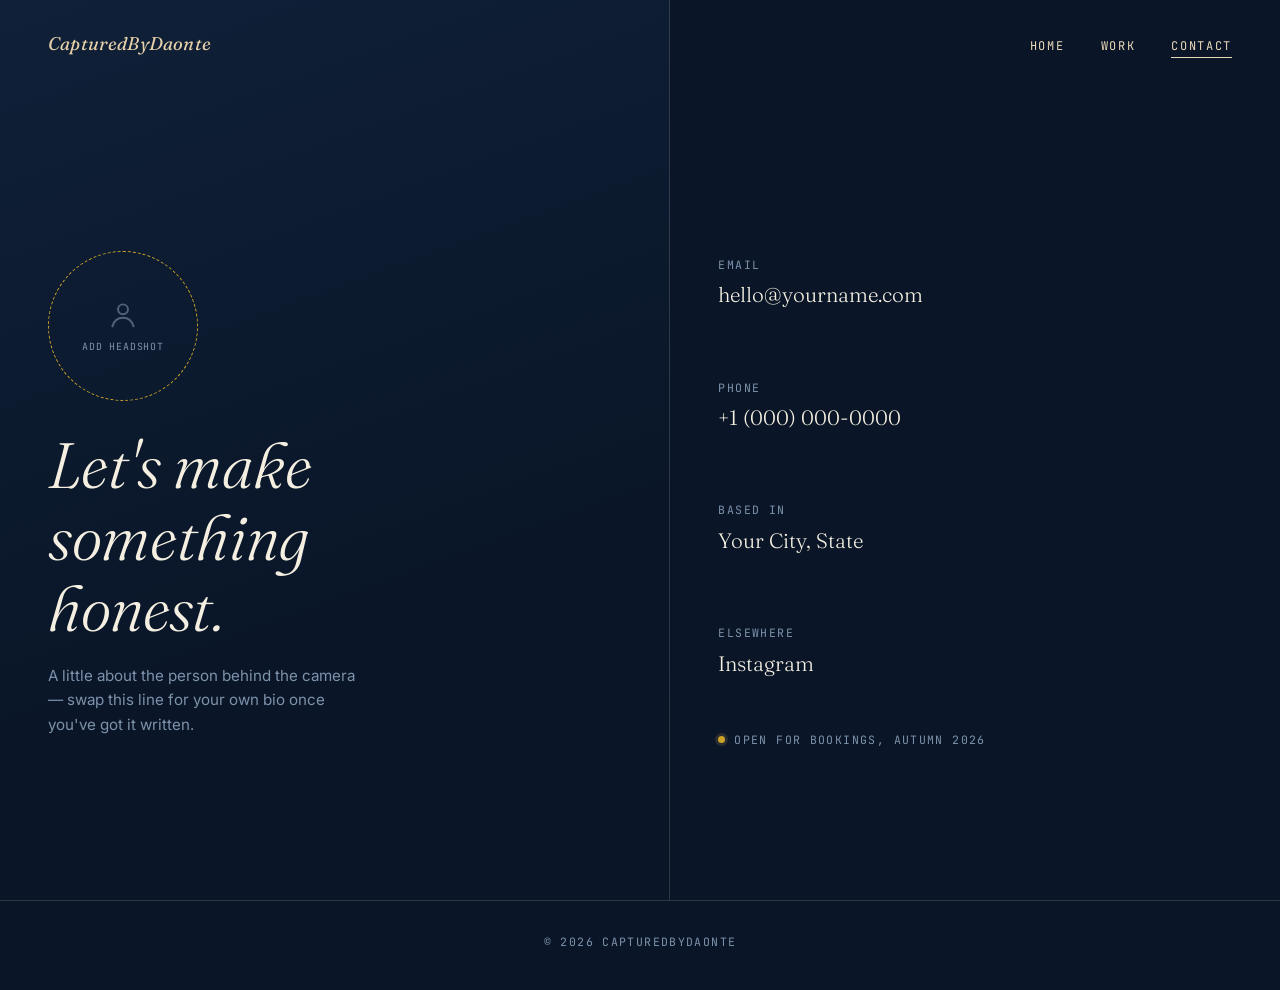
==== contact.html @ 4565bad5 "first commit" ====
<!doctype html>
<html lang="en">
<head>
  <meta charset="UTF-8" />
  <meta name="viewport" content="width=device-width, initial-scale=1.0" />
  <title>Contact — CapturedByDaonte</title>
  <meta name="description" content="Get in touch with CapturedByDaonte for bookings and inquiries." />

  <link rel="preconnect" href="https://fonts.googleapis.com">
  <link href="https://fonts.googleapis.com/css2?family=Fraunces:ital,wght@0,300;0,500;1,300&family=Inter:wght@400;500&family=JetBrains+Mono:wght@400;500&display=swap" rel="stylesheet">
  <link rel="stylesheet" href="style.css" />
</head>
<body>

  <nav class="site-nav">
    <a href="index.html" class="brand">CapturedByDaonte</a>
    <button class="nav-toggle" id="navToggle" aria-expanded="false" aria-controls="navLinks">Menu</button>
    <ul class="nav-links" id="navLinks">
      <li><a href="index.html">Home</a></li>
      <li><a href="work.html">Work</a></li>
      <li><a href="contact.html" aria-current="page">Contact</a></li>
    </ul>
  </nav>

  <main class="contact-split">

    <section class="contact-statement">
      <div class="about-block">
        <div class="headshot-placeholder" aria-label="Placeholder for professional headshot">
          <svg viewBox="0 0 24 24" fill="none" stroke-width="1.4" stroke-linecap="round" stroke-linejoin="round">
            <circle cx="12" cy="8" r="3.5"></circle>
            <path d="M4.5 20c1.2-3.8 4.2-6 7.5-6s6.3 2.2 7.5 6"></path>
          </svg>
          <span>Add Headshot</span>
        </div>
        <h1>Let's make<br />something<br />honest.</h1>
        <p class="about-copy">
          A little about the person behind the camera — swap this line
          for your own bio once you've got it written.
        </p>
      </div>
    </section>

    <section class="contact-details">

      <div class="detail-block">
        <dl>
          <dt class="mono-label">Email</dt>
          <dd><a href="mailto:hello@yourname.com">hello@yourname.com</a></dd>
        </dl>
      </div>

      <div class="detail-block">
        <dl>
          <dt class="mono-label">Phone</dt>
          <dd><a href="tel:+10000000000">+1 (000) 000-0000</a></dd>
        </dl>
      </div>

      <div class="detail-block">
        <dl>
          <dt class="mono-label">Based in</dt>
          <dd>Your City, State</dd>
        </dl>
      </div>

      <div class="detail-block">
        <dl>
          <dt class="mono-label">Elsewhere</dt>
          <dd><a href="https://instagram.com" target="_blank" rel="noopener">Instagram</a></dd>
        </dl>
      </div>

      <span class="availability mono-label">
        <span class="dot"></span> Open for bookings, autumn 2026
      </span>

    </section>

  </main>

  <footer class="site-footer" style="justify-content: center;">
    <span class="mono-label">© 2026 CapturedByDaonte</span>
  </footer>

  <script src="script.js"></script>
</body>
</html>
---- style.css ----
:root {
  --ink: #0a1628;
  --surface: #10233d;
  --bone: #f4efe0;
  --smoke: #7d92ab;
  --brass: #c9a227;
  --line: rgba(244, 239, 224, 0.14);

  --serif: "Fraunces", Georgia, serif;
  --sans: "Inter", -apple-system, BlinkMacSystemFont, sans-serif;
  --mono: "JetBrains Mono", "SFMono-Regular", Menlo, monospace;

  --gutter: clamp(1.25rem, 4vw, 3rem);
  --nav-h: 88px;
}

* { box-sizing: border-box; }

html { scroll-behavior: smooth; }

body {
  margin: 0;
  background: var(--ink);
  color: var(--bone);
  font-family: var(--sans);
  font-size: 16px;
  line-height: 1.5;
  -webkit-font-smoothing: antialiased;
}

img { max-width: 100%; display: block; }

a {
  color: inherit;
  text-decoration: none;
}

@media (prefers-reduced-motion: reduce) {
  html { scroll-behavior: auto; }
  * { animation-duration: 0.01ms !important; transition-duration: 0.01ms !important; }
}

.mono-label {
  font-family: var(--mono);
  font-size: 0.72rem;
  letter-spacing: 0.12em;
  text-transform: uppercase;
  color: var(--smoke);
}

.frame-number {
  font-family: var(--mono);
  font-size: 0.72rem;
  letter-spacing: 0.06em;
  color: var(--brass);
}

.visually-hidden {
  position: absolute;
  width: 1px; height: 1px;
  overflow: hidden;
  clip: rect(0 0 0 0);
}

.site-nav {
  position: fixed;
  top: 0; left: 0; right: 0;
  height: var(--nav-h);
  display: flex;
  align-items: center;
  justify-content: space-between;
  padding: 0 var(--gutter);
  z-index: 100;
  mix-blend-mode: difference;
}

.brand {
  font-family: var(--serif);
  font-style: italic;
  font-size: 1.15rem;
  letter-spacing: 0.01em;
}

.nav-links {
  display: flex;
  gap: 2.25rem;
  list-style: none;
  margin: 0;
  padding: 0;
}

.nav-links a {
  font-family: var(--mono);
  font-size: 0.75rem;
  letter-spacing: 0.14em;
  text-transform: uppercase;
  position: relative;
  padding-bottom: 4px;
}

.nav-links a::after {
  content: "";
  position: absolute;
  left: 0; bottom: 0;
  width: 0;
  height: 1px;
  background: currentColor;
  transition: width 0.3s ease;
}

.nav-links a:hover::after,
.nav-links a[aria-current="page"]::after {
  width: 100%;
}

.nav-toggle {
  display: none;
  background: none;
  border: none;
  color: var(--bone);
  font-family: var(--mono);
  font-size: 0.75rem;
  letter-spacing: 0.14em;
  cursor: pointer;
}

@media (max-width: 720px) {
  .nav-links { display: none; }
  .nav-toggle { display: block; }
  .nav-links.open {
    display: flex;
    flex-direction: column;
    position: fixed;
    top: var(--nav-h);
    right: 0;
    background: var(--ink);
    padding: 1.5rem var(--gutter);
    gap: 1.25rem;
    border-left: 1px solid var(--line);
    border-bottom: 1px solid var(--line);
  }
}

.site-footer {
  border-top: 1px solid var(--line);
  padding: 2rem var(--gutter) 2.5rem;
  display: flex;
  align-items: center;
  justify-content: space-between;
  flex-wrap: wrap;
  gap: 1rem;
}

.site-footer .socials {
  display: flex;
  gap: 1.5rem;
  list-style: none;
  margin: 0;
  padding: 0;
}

.site-footer a:hover { color: var(--brass); }

.reveal {
  opacity: 0;
  transform: translateY(16px);
  transition: opacity 0.7s ease, transform 0.7s ease;
}

.reveal.in-view {
  opacity: 1;
  transform: translateY(0);
}

.hero {
  position: relative;
  height: 100svh;
  display: flex;
  flex-direction: column;
  justify-content: flex-end;
  overflow: hidden;
  background:
    radial-gradient(120% 100% at 50% 100%, rgba(201,162,39,0.10), transparent 60%),
    linear-gradient(180deg, #12233d 0%, #0a1628 75%);
}

.hero-plate {
  position: absolute;
  inset: 0;
  width: 100%;
  height: 100%;
  object-fit: cover;
  object-position: center;
  background: linear-gradient(200deg, #16283f 0%, #0f1e33 55%, #0a1420 100%);
}

.hero-scrim {
  position: absolute;
  inset: 0;
  background: radial-gradient(80% 60% at 50% 100%, rgba(0,0,0,0.6), transparent 70%);
}

.hero-content {
  position: relative;
  padding: 0 var(--gutter) clamp(2.5rem, 6vw, 5rem);
  display: flex;
  align-items: flex-end;
  justify-content: space-between;
  gap: 2rem;
  flex-wrap: wrap;
}

.hero-tagline {
  font-family: var(--serif);
  font-weight: 300;
  font-style: italic;
  font-size: clamp(2.2rem, 6vw, 5rem);
  line-height: 1.05;
  max-width: 14ch;
  margin: 0;
}

.hero-meta {
  text-align: right;
  display: flex;
  flex-direction: column;
  gap: 0.4rem;
}

.intro {
  padding: clamp(4rem, 10vw, 8rem) var(--gutter);
  display: grid;
  grid-template-columns: repeat(12, 1fr);
  gap: 1.5rem;
}

.intro-eyebrow {
  grid-column: 1 / span 12;
  margin: 0 0 1rem;
}

.intro-copy {
  grid-column: 1 / span 7;
  font-family: var(--serif);
  font-weight: 300;
  font-size: clamp(1.3rem, 2.6vw, 2rem);
  line-height: 1.4;
  color: var(--bone);
  margin: 0;
}

.intro-link {
  grid-column: 9 / span 4;
  align-self: end;
  justify-self: start;
  border: 1px solid var(--line);
  padding: 0.9rem 1.4rem;
  font-family: var(--mono);
  font-size: 0.75rem;
  letter-spacing: 0.1em;
  text-transform: uppercase;
  transition: border-color 0.25s ease, color 0.25s ease;
}

.intro-link:hover {
  border-color: var(--brass);
  color: var(--brass);
}

@media (max-width: 800px) {
  .intro-copy, .intro-link { grid-column: 1 / span 12; }
  .intro-link { justify-self: start; margin-top: 1rem; }
}

.preview-strip {
  padding: 0 var(--gutter) clamp(4rem, 10vw, 7rem);
  display: grid;
  grid-template-columns: repeat(3, 1fr);
  gap: 1px;
  background: var(--line);
}

.preview-frame {
  position: relative;
  aspect-ratio: 4 / 5;
  background: var(--ink);
  overflow: hidden;
}

.preview-frame .plate {
  position: absolute;
  inset: 0;
  width: 100%;
  height: 100%;
  object-fit: cover;
  object-position: center;
  background: linear-gradient(150deg, #16283f, #0a1420 70%);
  transition: transform 0.6s ease;
}

.preview-frame:hover .plate { transform: scale(1.04); }

.preview-frame .frame-number {
  position: absolute;
  left: 1rem;
  bottom: 1rem;
}

.page-head {
  padding: calc(var(--nav-h) + 3rem) var(--gutter) 2rem;
  border-bottom: 1px solid var(--line);
}

.page-head h1 {
  font-family: var(--serif);
  font-weight: 300;
  font-style: italic;
  font-size: clamp(2rem, 5vw, 3.4rem);
  margin: 0.5rem 0 0;
}

.filters {
  display: flex;
  flex-wrap: wrap;
  gap: 0.5rem 1.75rem;
  padding: 1.75rem var(--gutter);
}

.filters button {
  background: none;
  border: none;
  color: var(--smoke);
  font-family: var(--mono);
  font-size: 0.75rem;
  letter-spacing: 0.1em;
  text-transform: uppercase;
  cursor: pointer;
  padding: 0.25rem 0;
  border-bottom: 1px solid transparent;
  transition: color 0.2s ease, border-color 0.2s ease;
}

.filters button:hover { color: var(--bone); }

.filters button.active {
  color: var(--brass);
  border-color: var(--brass);
}

.gallery {
  display: grid;
  grid-template-columns: repeat(3, 1fr);
  gap: 1px;
  background: var(--line);
  padding-bottom: 1px;
}

.gallery-item {
  position: relative;
  aspect-ratio: 4 / 5;
  background: var(--ink);
  overflow: hidden;
  cursor: pointer;
}

.gallery-item .plate {
  position: absolute;
  inset: 0;
  width: 100%;
  height: 100%;
  object-fit: cover;
  object-position: center;
  background: linear-gradient(160deg, #17293f, #0a1420 70%);
  transition: transform 0.6s ease, filter 0.6s ease;
}

.gallery-item:hover .plate {
  transform: scale(1.05);
  filter: brightness(1.08);
}

.gallery-item .caption {
  position: absolute;
  inset: 0;
  display: flex;
  flex-direction: column;
  justify-content: flex-end;
  padding: 1.1rem;
  background: linear-gradient(0deg, rgba(0,0,0,0.65), transparent 55%);
  opacity: 0;
  transition: opacity 0.35s ease;
}

.gallery-item:hover .caption { opacity: 1; }

.caption .title { font-family: var(--serif); font-style: italic; font-size: 1.05rem; }
.caption .cat { display: block; margin-top: 0.2rem; }

.gallery-item .frame-number {
  position: absolute;
  top: 1rem;
  right: 1rem;
  z-index: 2;
}

.gallery-item[hidden] { display: none; }

.gallery-item.coming-soon {
  display: flex;
  align-items: center;
  justify-content: center;
  border: 1.5px dashed var(--brass);
  cursor: default;
}

.gallery-item.coming-soon span {
  color: var(--smoke);
  font-family: var(--mono);
  font-size: 0.7rem;
  letter-spacing: 0.1em;
  text-transform: uppercase;
  text-align: center;
  max-width: 8em;
}

@media (max-width: 900px) {
  .gallery, .preview-strip { grid-template-columns: repeat(2, 1fr); }
}
@media (max-width: 520px) {
  .gallery, .preview-strip { grid-template-columns: 1fr; }
}

.contact-split {
  min-height: 100svh;
  display: grid;
  grid-template-columns: 1.1fr 1fr;
}

.contact-statement {
  padding: calc(var(--nav-h) + 3rem) var(--gutter) 3rem;
  display: flex;
  align-items: center;
  background: linear-gradient(160deg, #0f2038 0%, #0a1628 65%);
  border-right: 1px solid var(--line);
}

.about-block { max-width: 34ch; }

.headshot-placeholder {
  width: 150px;
  height: 150px;
  border-radius: 50%;
  border: 1.5px dashed var(--brass);
  display: flex;
  align-items: center;
  justify-content: center;
  flex-direction: column;
  gap: 0.5rem;
  color: var(--smoke);
  margin-bottom: 1.75rem;
}

.headshot-placeholder svg {
  width: 34px;
  height: 34px;
  opacity: 0.6;
  stroke: var(--smoke);
}

.headshot-placeholder span {
  font-family: var(--mono);
  font-size: 0.62rem;
  letter-spacing: 0.08em;
  text-transform: uppercase;
  text-align: center;
  max-width: 100px;
  line-height: 1.4;
}

.about-copy {
  margin: 1.25rem 0 0;
  color: var(--smoke);
  font-size: 0.95rem;
  line-height: 1.6;
  max-width: 32ch;
}

.contact-statement h1 {
  font-family: var(--serif);
  font-weight: 300;
  font-style: italic;
  font-size: clamp(2.2rem, 5.5vw, 4rem);
  line-height: 1.12;
  margin: 0;
  max-width: 12ch;
}

.contact-details {
  padding: calc(var(--nav-h) + 3rem) var(--gutter) 3rem;
  display: flex;
  flex-direction: column;
  justify-content: center;
  gap: 2.25rem;
}

.detail-block dt {
  margin-bottom: 0.4rem;
}

.detail-block dd {
  margin: 0;
  font-family: var(--serif);
  font-size: 1.3rem;
  font-weight: 300;
}

.detail-block dd a:hover { color: var(--brass); }

.availability {
  display: inline-flex;
  align-items: center;
  gap: 0.55rem;
  width: fit-content;
}

.availability .dot {
  width: 7px; height: 7px;
  border-radius: 50%;
  background: var(--brass);
  box-shadow: 0 0 0 3px rgba(184,147,90,0.18);
}

@media (max-width: 800px) {
  .contact-split { grid-template-columns: 1fr; }
  .contact-statement { border-right: none; border-bottom: 1px solid var(--line); }
}
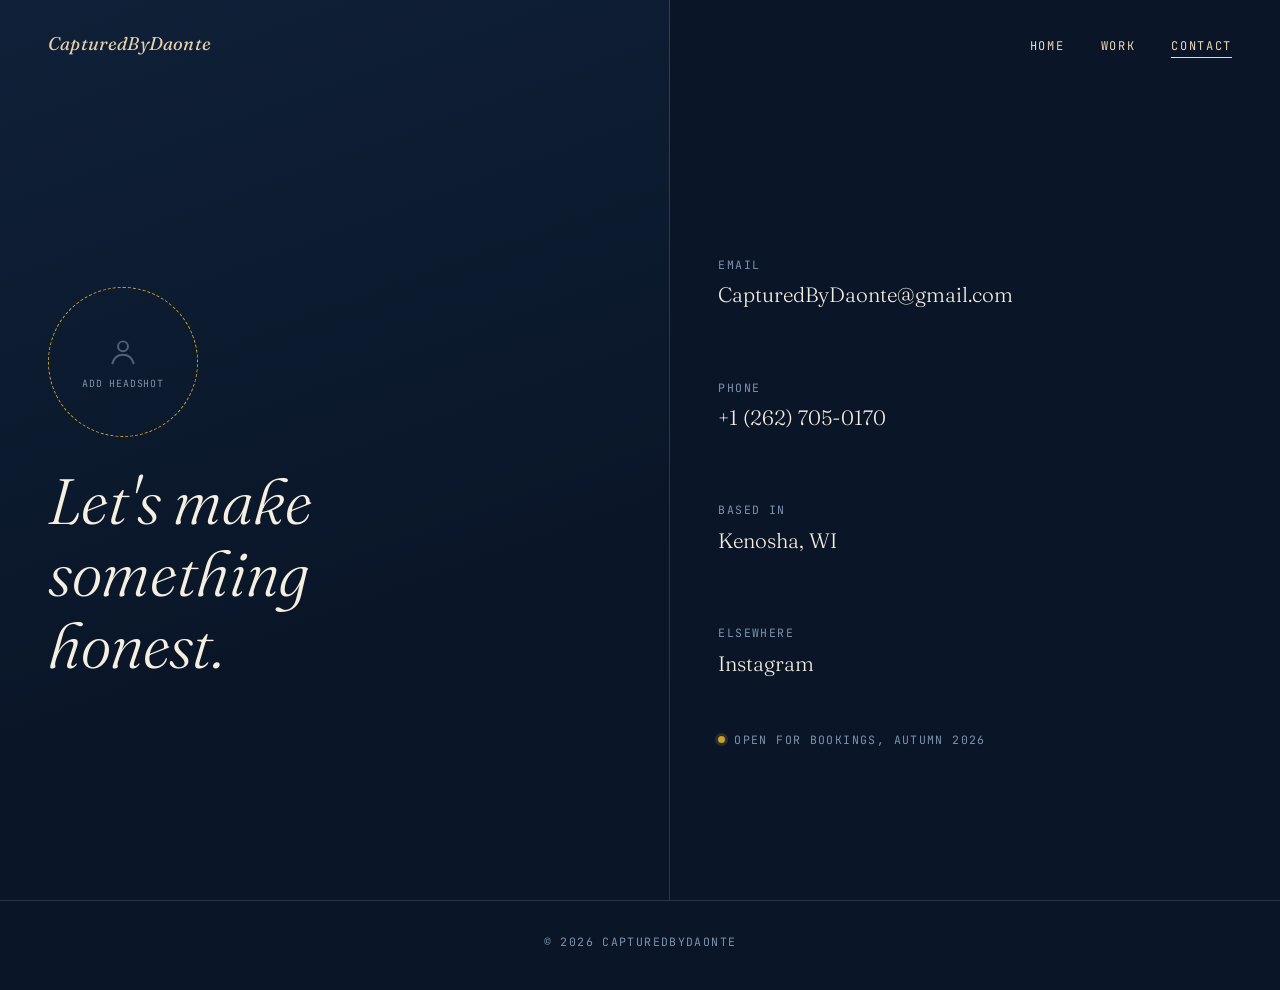
==== commit 4152f294: "Add files via upload" ====
--- a/contact.html
+++ b/contact.html
@@ -1,88 +1,111 @@
 <!doctype html>
 <html lang="en">
-<head>
-  <meta charset="UTF-8" />
-  <meta name="viewport" content="width=device-width, initial-scale=1.0" />
-  <title>Contact — CapturedByDaonte</title>
-  <meta name="description" content="Get in touch with CapturedByDaonte for bookings and inquiries." />
+  <head>
+    <meta charset="UTF-8" />
+    <meta name="viewport" content="width=device-width, initial-scale=1.0" />
+    <title>Contact — CapturedByDaonte</title>
+    <meta
+      name="description"
+      content="Get in touch with CapturedByDaonte for bookings and inquiries."
+    />
 
-  <link rel="preconnect" href="https://fonts.googleapis.com">
-  <link href="https://fonts.googleapis.com/css2?family=Fraunces:ital,wght@0,300;0,500;1,300&family=Inter:wght@400;500&family=JetBrains+Mono:wght@400;500&display=swap" rel="stylesheet">
-  <link rel="stylesheet" href="style.css" />
-</head>
-<body>
+    <link rel="preconnect" href="https://fonts.googleapis.com" />
+    <link
+      href="https://fonts.googleapis.com/css2?family=Fraunces:ital,wght@0,300;0,500;1,300&family=Inter:wght@400;500&family=JetBrains+Mono:wght@400;500&display=swap"
+      rel="stylesheet"
+    />
+    <link rel="stylesheet" href="style.css" />
+  </head>
+  <body>
+    <nav class="site-nav">
+      <a href="index.html" class="brand">CapturedByDaonte</a>
+      <button
+        class="nav-toggle"
+        id="navToggle"
+        aria-expanded="false"
+        aria-controls="navLinks"
+      >
+        Menu
+      </button>
+      <ul class="nav-links" id="navLinks">
+        <li><a href="index.html">Home</a></li>
+        <li><a href="work.html">Work</a></li>
+        <li><a href="contact.html" aria-current="page">Contact</a></li>
+      </ul>
+    </nav>
 
-  <nav class="site-nav">
-    <a href="index.html" class="brand">CapturedByDaonte</a>
-    <button class="nav-toggle" id="navToggle" aria-expanded="false" aria-controls="navLinks">Menu</button>
-    <ul class="nav-links" id="navLinks">
-      <li><a href="index.html">Home</a></li>
-      <li><a href="work.html">Work</a></li>
-      <li><a href="contact.html" aria-current="page">Contact</a></li>
-    </ul>
-  </nav>
+    <main class="contact-split">
+      <section class="contact-statement">
+        <div class="about-block">
+          <div
+            class="headshot-placeholder"
+            aria-label="Placeholder for professional headshot"
+          >
+            <svg
+              viewBox="0 0 24 24"
+              fill="none"
+              stroke-width="1.4"
+              stroke-linecap="round"
+              stroke-linejoin="round"
+            >
+              <circle cx="12" cy="8" r="3.5"></circle>
+              <path d="M4.5 20c1.2-3.8 4.2-6 7.5-6s6.3 2.2 7.5 6"></path>
+            </svg>
+            <span>Add Headshot</span>
+          </div>
+          <h1>Let's make<br />something<br />honest.</h1>
+          <p class="about-copy"></p>
+        </div>
+      </section>
 
-  <main class="contact-split">
+      <section class="contact-details">
+        <div class="detail-block">
+          <dl>
+            <dt class="mono-label">Email</dt>
+            <dd>
+              <a href="mailto:hello@yourname.com">CapturedByDaonte@gmail.com</a>
+            </dd>
+          </dl>
+        </div>
 
-    <section class="contact-statement">
-      <div class="about-block">
-        <div class="headshot-placeholder" aria-label="Placeholder for professional headshot">
-          <svg viewBox="0 0 24 24" fill="none" stroke-width="1.4" stroke-linecap="round" stroke-linejoin="round">
-            <circle cx="12" cy="8" r="3.5"></circle>
-            <path d="M4.5 20c1.2-3.8 4.2-6 7.5-6s6.3 2.2 7.5 6"></path>
-          </svg>
-          <span>Add Headshot</span>
+        <div class="detail-block">
+          <dl>
+            <dt class="mono-label">Phone</dt>
+            <dd><a href="tel:+10000000000">+1 (262) 705-0170</a></dd>
+          </dl>
         </div>
-        <h1>Let's make<br />something<br />honest.</h1>
-        <p class="about-copy">
-          A little about the person behind the camera — swap this line
-          for your own bio once you've got it written.
-        </p>
-      </div>
-    </section>
 
-    <section class="contact-details">
+        <div class="detail-block">
+          <dl>
+            <dt class="mono-label">Based in</dt>
+            <dd>Kenosha, WI</dd>
+          </dl>
+        </div>
 
-      <div class="detail-block">
-        <dl>
-          <dt class="mono-label">Email</dt>
-          <dd><a href="mailto:hello@yourname.com">hello@yourname.com</a></dd>
-        </dl>
-      </div>
+        <div class="detail-block">
+          <dl>
+            <dt class="mono-label">Elsewhere</dt>
+            <dd>
+              <a
+                href="https://www.instagram.com/capturedbydaonte/"
+                target="_blank"
+                rel="noopener"
+                >Instagram</a
+              >
+            </dd>
+          </dl>
+        </div>
 
-      <div class="detail-block">
-        <dl>
-          <dt class="mono-label">Phone</dt>
-          <dd><a href="tel:+10000000000">+1 (000) 000-0000</a></dd>
-        </dl>
-      </div>
+        <span class="availability mono-label">
+          <span class="dot"></span> Open for bookings, autumn 2026
+        </span>
+      </section>
+    </main>
 
-      <div class="detail-block">
-        <dl>
-          <dt class="mono-label">Based in</dt>
-          <dd>Your City, State</dd>
-        </dl>
-      </div>
+    <footer class="site-footer" style="justify-content: center">
+      <span class="mono-label">© 2026 CapturedByDaonte</span>
+    </footer>
 
-      <div class="detail-block">
-        <dl>
-          <dt class="mono-label">Elsewhere</dt>
-          <dd><a href="https://instagram.com" target="_blank" rel="noopener">Instagram</a></dd>
-        </dl>
-      </div>
-
-      <span class="availability mono-label">
-        <span class="dot"></span> Open for bookings, autumn 2026
-      </span>
-
-    </section>
-
-  </main>
-
-  <footer class="site-footer" style="justify-content: center;">
-    <span class="mono-label">© 2026 CapturedByDaonte</span>
-  </footer>
-
-  <script src="script.js"></script>
-</body>
+    <script src="script.js"></script>
+  </body>
 </html>
